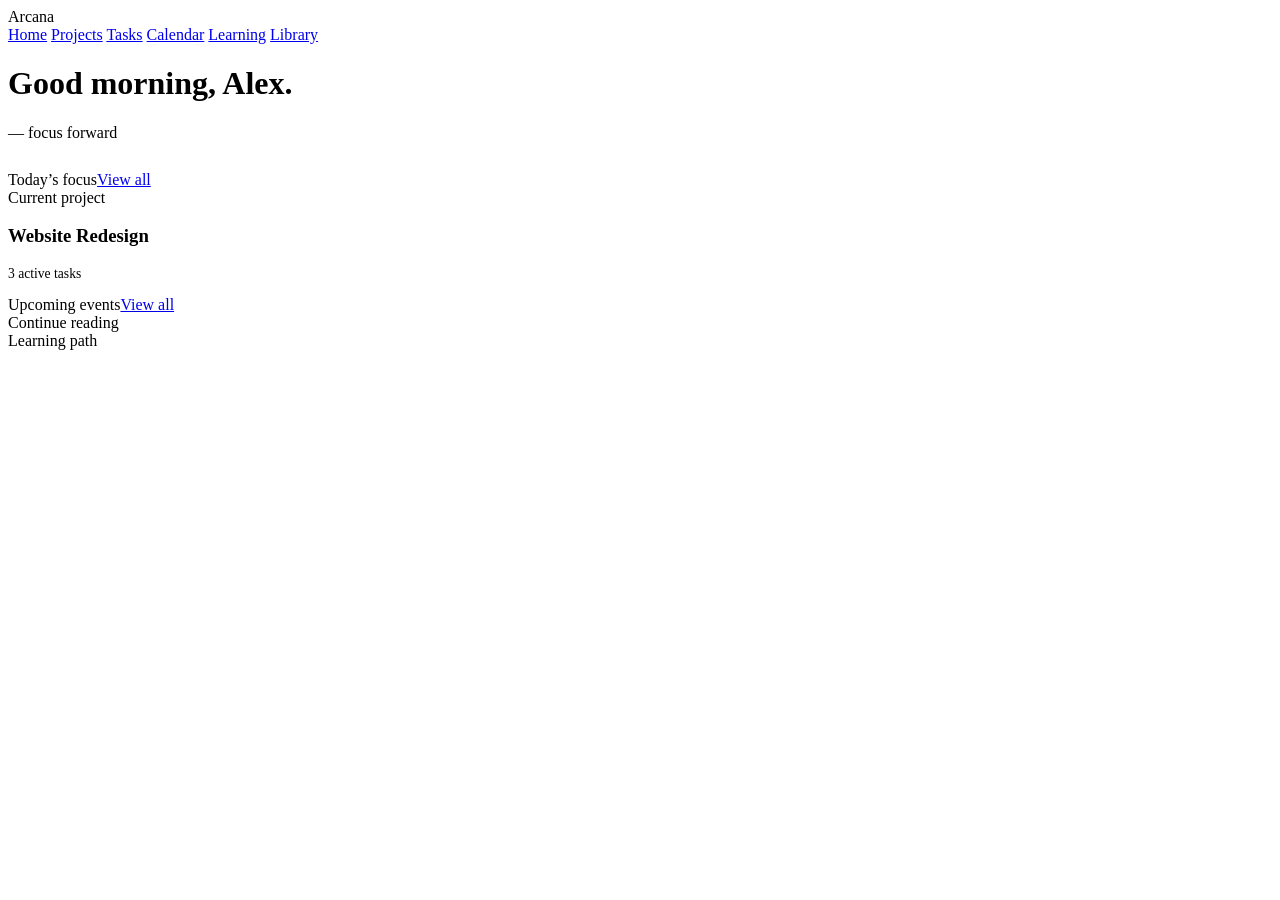
==== home.html @ fd26de9d "Add files via upload" ====
<!DOCTYPE html>
<html lang="en">
<head>
  <meta charset="UTF-8">
  <meta name="viewport" content="width=device-width, initial-scale=1.0">
  <title>Arcana – Home</title>
  <link href="https://fonts.googleapis.com/css2?family=Inter:opsz,wght@14..32,400;500;600;700&display=swap" rel="stylesheet">
  <link rel="stylesheet" href="css/style.css">
</head>
<body>
<div id="app">
  <nav class="top-nav">
    <div class="logo">Arcana</div>
    <div class="nav-links">
      <a href="home.html" class="nav-link active">Home</a>
      <a href="projects.html" class="nav-link">Projects</a>
      <a href="tasks.html" class="nav-link">Tasks</a>
      <a href="calendar.html" class="nav-link">Calendar</a>
      <a href="learning.html" class="nav-link">Learning</a>
      <a href="library.html" class="nav-link">Library</a>
    </div>
  </nav>
  <main class="main-content">
    <h1 style="font-weight:600;">Good morning, Alex.</h1>
    <p style="color:var(--color-text-secondary); margin-bottom:1.8rem;"><span id="current-date"></span> — focus forward</p>
    <div class="dashboard-grid">
      <div class="widget"><div class="widget-header"><span class="widget-title">Today’s focus</span><a href="tasks.html" class="view-all">View all</a></div><div id="today-tasks"></div></div>
      <div class="widget"><div class="widget-header"><span class="widget-title">Current project</span></div><h3>Website Redesign</h3><p style="font-size:0.85rem; color:var(--color-text-secondary);" id="project-task-count">3 active tasks</p><div class="progress-bar"><div class="progress-fill" style="width:35%"></div></div></div>
      <div class="widget"><div class="widget-header"><span class="widget-title">Upcoming events</span><a href="calendar.html" class="view-all">View all</a></div><div id="upcoming-events"></div></div>
      <div class="widget"><div class="widget-header"><span class="widget-title">Continue reading</span></div><div id="continue-reading"></div></div>
      <div class="widget"><div class="widget-header"><span class="widget-title">Learning path</span></div><div id="learning-progress-widget"></div></div>
    </div>
  </main>
</div>
<script src="js/data.js"></script>
<script>
  // ========== REPLACE THIS WITH YOUR ACTUAL API URL ==========
  const API_URL = 'https://script.google.com/macros/s/AKfycbyBIhy8vZYt8PtmIvToJfcZGbeL0vTEdwi3SkLD2p-H5UmVgmRAoFUjE9QUogI44Setaw/exec';  // e.g. 'https://script.google.com/macros/s/.../exec'
  // ============================================================

  let tasks = [];

  async function fetchTasks() {
    const res = await fetch(`${API_URL}?type=tasks`);
    tasks = await res.json();
    renderHomeWidgets();
  }

  async function updateTask(id, updates) {
    await fetch(API_URL, {
      method: 'POST',
      body: JSON.stringify({ action: 'updateTask', type: 'tasks', data: { id, ...updates } })
    });
    await fetchTasks();
  }

  async function deleteTask(id) {
    await fetch(API_URL, {
      method: 'POST',
      body: JSON.stringify({ action: 'deleteTask', type: 'tasks', data: { id } })
    });
    await fetchTasks();
  }

  function renderHomeWidgets() {
    const todayTasks = tasks.slice(0,3);
    document.getElementById('today-tasks').innerHTML = todayTasks.map(t => `
      <div class="task-item" data-task-id="${t.id}">
        <input type="checkbox" class="task-checkbox" ${t.completed ? 'checked' : ''}>
        <span class="task-text ${t.completed ? 'done' : ''}">${t.title}</span>
        <span class="priority-${t.priority.toLowerCase()}">${t.priority}</span>
        <button class="delete-task-btn" style="background:none; border:none; cursor:pointer; color:var(--color-danger); margin-left:auto;">🗑️</button>
      </div>
    `).join('');
    // Checkbox toggle
    document.querySelectorAll('#today-tasks .task-checkbox').forEach(cb => {
      cb.addEventListener('change', async (e) => {
        const taskDiv = e.target.closest('.task-item');
        const taskId = taskDiv.dataset.taskId;
        const completed = e.target.checked;
        await updateTask(taskId, { completed });
      });
    });
    // Delete button
    document.querySelectorAll('#today-tasks .delete-task-btn').forEach(btn => {
      btn.addEventListener('click', async (e) => {
        const taskDiv = e.target.closest('.task-item');
        const taskId = taskDiv.dataset.taskId;
        await deleteTask(taskId);
      });
    });
    // Upcoming events (hardcoded for now, but could fetch from API)
    document.getElementById('upcoming-events').innerHTML = '<div class="task-item">Team standup — 2026-06-06</div><div class="task-item">Dentist appointment — 2026-06-08</div>';
    // Reading (static)
    document.getElementById('continue-reading').innerHTML = '<div><strong>Eloquent JavaScript</strong><br><span style="font-size:0.8rem;">Marijn Haverbeke</span></div>';
    document.getElementById('learning-progress-widget').innerHTML = `<p><strong>Coding</strong> · 2 chapters completed</p><div class="progress-bar"><div class="progress-fill" style="width:40%"></div></div>`;
    document.getElementById('current-date').innerText = new Date().toLocaleDateString('en-US', { weekday:'long', month:'long', day:'numeric' });
  }

  fetchTasks();
</script>
</body>
</html>
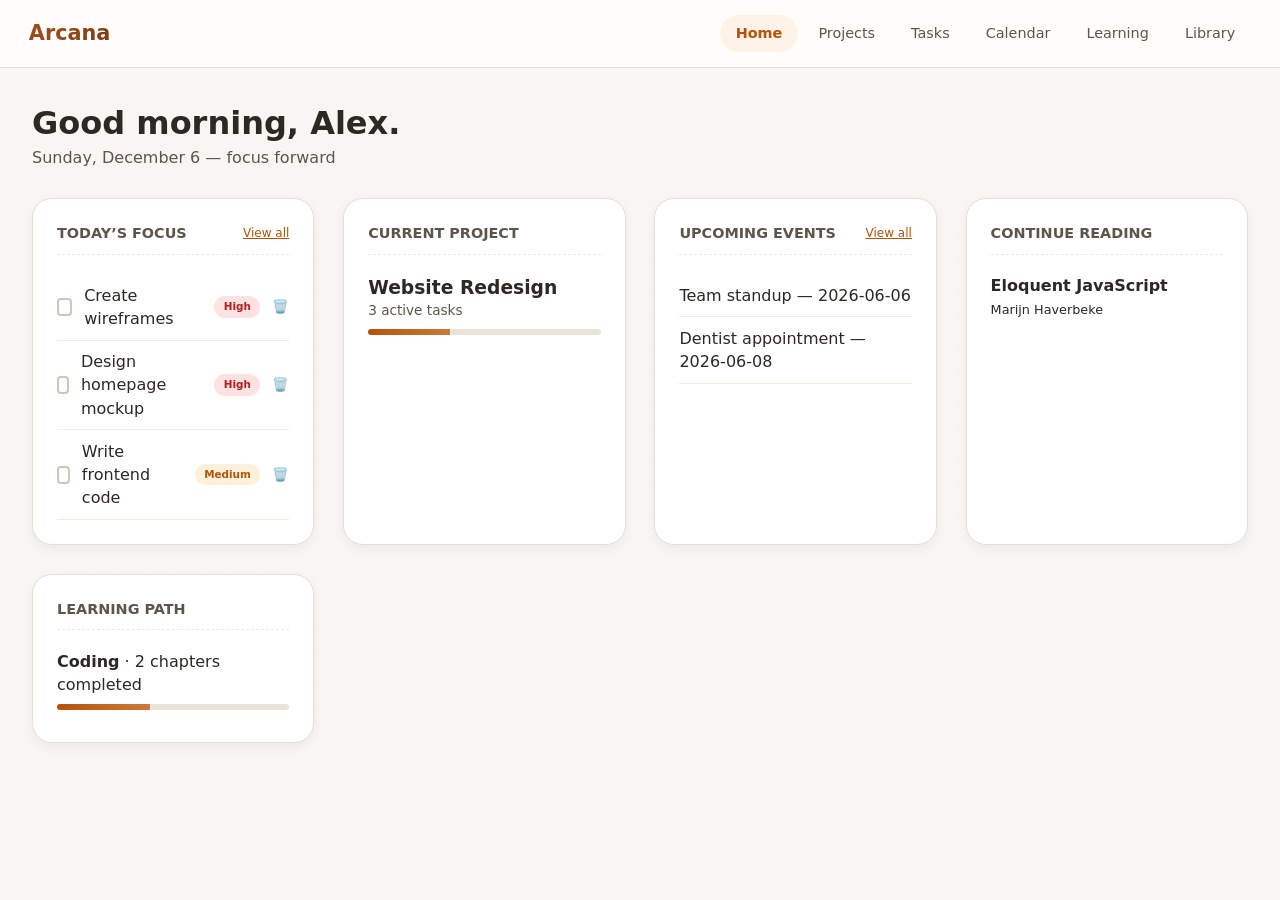
==== commit df6f4f5e: "Add files via upload" ====
--- a/home.html
+++ b/home.html
@@ -32,35 +32,18 @@
     </div>
   </main>
 </div>
-<script src="js/data.js"></script>
 <script>
-  // ========== REPLACE THIS WITH YOUR ACTUAL API URL ==========
-  const API_URL = 'https://script.google.com/macros/s/AKfycbyBIhy8vZYt8PtmIvToJfcZGbeL0vTEdwi3SkLD2p-H5UmVgmRAoFUjE9QUogI44Setaw/exec';  // e.g. 'https://script.google.com/macros/s/.../exec'
-  // ============================================================
+  // Load tasks from localStorage or default
+  let tasks = JSON.parse(localStorage.getItem('arcana_tasks')) || [
+    { id:'t1', projectId:'p1', title:'Create wireframes', dueDate:'2026-06-10', priority:'High', status:'In Progress', completed: false },
+    { id:'t2', projectId:'p1', title:'Design homepage mockup', dueDate:'2026-06-15', priority:'High', status:'Not Started', completed: false },
+    { id:'t3', projectId:'p1', title:'Write frontend code', dueDate:'2026-06-20', priority:'Medium', status:'Not Started', completed: false },
+    { id:'t4', projectId:'p2', title:'Read Rust book chapters 1-5', dueDate:'2026-06-12', priority:'Medium', status:'In Progress', completed: false },
+    { id:'t5', projectId:'p2', title:'Complete Rustlings exercises', dueDate:'2026-06-25', priority:'Low', status:'Not Started', completed: false },
+    { id:'t6', projectId:'p3', title:'Morning yoga - 30 days', dueDate:'2026-06-30', priority:'Medium', status:'Not Started', completed: false }
+  ];
 
-  let tasks = [];
-
-  async function fetchTasks() {
-    const res = await fetch(`${API_URL}?type=tasks`);
-    tasks = await res.json();
-    renderHomeWidgets();
-  }
-
-  async function updateTask(id, updates) {
-    await fetch(API_URL, {
-      method: 'POST',
-      body: JSON.stringify({ action: 'updateTask', type: 'tasks', data: { id, ...updates } })
-    });
-    await fetchTasks();
-  }
-
-  async function deleteTask(id) {
-    await fetch(API_URL, {
-      method: 'POST',
-      body: JSON.stringify({ action: 'deleteTask', type: 'tasks', data: { id } })
-    });
-    await fetchTasks();
-  }
+  function saveTasks() { localStorage.setItem('arcana_tasks', JSON.stringify(tasks)); }
 
   function renderHomeWidgets() {
     const todayTasks = tasks.slice(0,3);
@@ -72,32 +55,37 @@
         <button class="delete-task-btn" style="background:none; border:none; cursor:pointer; color:var(--color-danger); margin-left:auto;">🗑️</button>
       </div>
     `).join('');
-    // Checkbox toggle
+
     document.querySelectorAll('#today-tasks .task-checkbox').forEach(cb => {
-      cb.addEventListener('change', async (e) => {
+      cb.addEventListener('change', (e) => {
         const taskDiv = e.target.closest('.task-item');
         const taskId = taskDiv.dataset.taskId;
-        const completed = e.target.checked;
-        await updateTask(taskId, { completed });
+        const task = tasks.find(t => t.id === taskId);
+        if (task) {
+          task.completed = e.target.checked;
+          saveTasks();
+          const textSpan = taskDiv.querySelector('.task-text');
+          if (e.target.checked) textSpan.classList.add('done');
+          else textSpan.classList.remove('done');
+        }
       });
     });
-    // Delete button
     document.querySelectorAll('#today-tasks .delete-task-btn').forEach(btn => {
-      btn.addEventListener('click', async (e) => {
+      btn.addEventListener('click', (e) => {
         const taskDiv = e.target.closest('.task-item');
         const taskId = taskDiv.dataset.taskId;
-        await deleteTask(taskId);
+        const index = tasks.findIndex(t => t.id === taskId);
+        if (index !== -1) tasks.splice(index, 1);
+        saveTasks();
+        renderHomeWidgets();
       });
     });
-    // Upcoming events (hardcoded for now, but could fetch from API)
     document.getElementById('upcoming-events').innerHTML = '<div class="task-item">Team standup — 2026-06-06</div><div class="task-item">Dentist appointment — 2026-06-08</div>';
-    // Reading (static)
     document.getElementById('continue-reading').innerHTML = '<div><strong>Eloquent JavaScript</strong><br><span style="font-size:0.8rem;">Marijn Haverbeke</span></div>';
     document.getElementById('learning-progress-widget').innerHTML = `<p><strong>Coding</strong> · 2 chapters completed</p><div class="progress-bar"><div class="progress-fill" style="width:40%"></div></div>`;
     document.getElementById('current-date').innerText = new Date().toLocaleDateString('en-US', { weekday:'long', month:'long', day:'numeric' });
   }
-
-  fetchTasks();
+  renderHomeWidgets();
 </script>
 </body>
 </html>
--- a/css/style.css
+++ b/css/style.css
@@ -0,0 +1,395 @@
+/* ============================================================
+   Arcana – Soulful, human‑crafted dashboard
+   Inspired by Udemy & edX
+   ============================================================ */
+:root {
+  --color-bg: #f8f6f2;
+  --color-surface: #ffffff;
+  --color-surface-hover: #fefaf5;
+  --color-border: #e5dfd7;
+  --color-border-light: #eee9e2;
+  --color-text: #2c2824;
+  --color-text-secondary: #5c554b;
+  --color-text-muted: #958e84;
+  --color-primary: #b45309;
+  --color-primary-soft: #e7bc8e;
+  --color-primary-glow: rgba(180, 83, 9, 0.12);
+  --color-accent: #9b2c2c;
+  --color-accent-glow: rgba(155, 44, 44, 0.2);
+  --color-success: #2b6e4f;
+  --radius-sm: 8px;
+  --radius-md: 14px;
+  --radius-lg: 20px;
+  --shadow-sm: 0 4px 12px rgba(0,0,0,0.05);
+  --shadow-md: 0 12px 24px -12px rgba(0,0,0,0.12);
+  --font-sans: 'Inter', system-ui, -apple-system, sans-serif;
+}
+
+* {
+  margin: 0;
+  padding: 0;
+  box-sizing: border-box;
+}
+
+body {
+  font-family: var(--font-sans);
+  background: var(--color-bg);
+  color: var(--color-text);
+  height: 100vh;
+  display: flex;
+  flex-direction: column;
+  overflow: hidden;
+  line-height: 1.45;
+}
+
+/* subtle paper texture */
+body::before {
+  content: "";
+  position: fixed;
+  inset: 0;
+  background-image: radial-gradient(circle at 25% 40%, rgba(0,0,0,0.01) 2%, transparent 2.5%);
+  background-size: 28px 28px;
+  pointer-events: none;
+  z-index: 0;
+}
+
+#app {
+  position: relative;
+  z-index: 2;
+  display: flex;
+  flex-direction: column;
+  height: 100vh;
+}
+
+/* scrollbar */
+::-webkit-scrollbar {
+  width: 7px;
+  height: 7px;
+}
+::-webkit-scrollbar-track {
+  background: #f0ede8;
+  border-radius: 10px;
+}
+::-webkit-scrollbar-thumb {
+  background: #cbbfae;
+  border-radius: 10px;
+}
+::-webkit-scrollbar-thumb:hover {
+  background: var(--color-primary);
+}
+
+/* top navigation */
+.top-nav {
+  background: rgba(255, 253, 249, 0.96);
+  backdrop-filter: blur(12px);
+  border-bottom: 1px solid var(--color-border);
+  padding: 0 1.8rem;
+  height: 68px;
+  display: flex;
+  align-items: center;
+  justify-content: space-between;
+  position: sticky;
+  top: 0;
+  z-index: 30;
+  flex-shrink: 0;
+}
+
+.logo {
+  font-weight: 700;
+  font-size: 1.3rem;
+  background: linear-gradient(135deg, #a4511f, #7e3a12);
+  -webkit-background-clip: text;
+  background-clip: text;
+  color: transparent;
+}
+
+.nav-links {
+  display: flex;
+  gap: 0.25rem;
+  align-items: center;
+}
+
+.nav-link {
+  background: transparent;
+  border: none;
+  padding: 0.5rem 1rem;
+  border-radius: 40px;
+  font-weight: 500;
+  color: var(--color-text-secondary);
+  cursor: pointer;
+  font-size: 0.9rem;
+  text-decoration: none;
+  transition: all 0.2s;
+}
+.nav-link:hover {
+  background: #f3efe9;
+  color: var(--color-primary);
+}
+.nav-link.active {
+  background: #fff2e6;
+  color: var(--color-primary);
+  font-weight: 600;
+}
+
+/* main content */
+.main-content {
+  flex: 1;
+  padding: 2rem 2rem;
+  max-width: 1320px;
+  margin: 0 auto;
+  width: 100%;
+  overflow-y: auto;
+  overflow-x: hidden;
+}
+
+/* cards, tables, filters, buttons – same as original (all emoji‑free) */
+.dashboard-grid {
+  display: grid;
+  grid-template-columns: repeat(auto-fit, minmax(280px, 1fr));
+  gap: 1.8rem;
+  margin-top: 1.2rem;
+}
+.widget {
+  background: var(--color-surface);
+  border: 1px solid var(--color-border);
+  border-radius: var(--radius-lg);
+  padding: 1.5rem;
+  box-shadow: var(--shadow-sm);
+  transition: all 0.2s;
+}
+.widget:hover {
+  transform: translateY(-2px);
+  border-color: var(--color-primary-soft);
+  box-shadow: var(--shadow-md);
+}
+.widget-header {
+  display: flex;
+  justify-content: space-between;
+  align-items: center;
+  margin-bottom: 1.2rem;
+  border-bottom: 1px dashed var(--color-border-light);
+  padding-bottom: 0.6rem;
+}
+.widget-title {
+  font-weight: 600;
+  font-size: 0.9rem;
+  color: var(--color-text-secondary);
+  text-transform: uppercase;
+}
+.view-all {
+  color: var(--color-primary);
+  font-size: 0.75rem;
+  cursor: pointer;
+}
+.task-item {
+  display: flex;
+  align-items: center;
+  gap: 0.75rem;
+  padding: 0.6rem 0;
+  border-bottom: 1px solid #f0ebe4;
+}
+.task-checkbox {
+  width: 18px;
+  height: 18px;
+  border-radius: 4px;
+  border: 2px solid #cfc5b8;
+  background: white;
+  appearance: none;
+  cursor: pointer;
+}
+.task-checkbox:checked {
+  background: var(--color-accent);
+  border-color: var(--color-accent);
+}
+.task-checkbox:checked::after {
+  content: "✓";
+  color: white;
+  font-size: 11px;
+  display: flex;
+  align-items: center;
+  justify-content: center;
+}
+.priority-high, .priority-medium, .priority-low {
+  font-size: 0.65rem;
+  padding: 0.2rem 0.6rem;
+  border-radius: 30px;
+  font-weight: 600;
+}
+.priority-high { background: #fee2e2; color: #b91c1c; }
+.priority-medium { background: #fff0db; color: #b45309; }
+.priority-low { background: #e6f3ec; color: #2b6e4f; }
+
+.progress-bar {
+  width: 100%;
+  height: 6px;
+  background: #eae3da;
+  border-radius: 6px;
+  overflow: hidden;
+  margin: 0.5rem 0;
+}
+.progress-fill {
+  height: 100%;
+  background: linear-gradient(90deg, var(--color-primary), #cc7b3a);
+  width: 0%;
+}
+
+/* tables, filters, buttons, modals, calendar – keep all original styles */
+table {
+  width: 100%;
+  border-collapse: collapse;
+  background: white;
+  border-radius: var(--radius-md);
+  overflow: hidden;
+  border: 1px solid var(--color-border);
+}
+th, td {
+  padding: 0.9rem 1rem;
+  border-bottom: 1px solid var(--color-border-light);
+  text-align: left;
+  font-size: 0.85rem;
+}
+th {
+  background: #faf8f4;
+  font-weight: 600;
+  text-transform: uppercase;
+}
+.filters {
+  display: flex;
+  gap: 0.8rem;
+  flex-wrap: wrap;
+  margin-bottom: 1.8rem;
+}
+.filters select, .filters input {
+  padding: 0.5rem 0.8rem;
+  border: 1px solid var(--color-border);
+  border-radius: 40px;
+  background: white;
+}
+.btn, .back-btn {
+  background: white;
+  border: 1px solid var(--color-border);
+  padding: 0.5rem 1.2rem;
+  border-radius: 40px;
+  font-weight: 500;
+  cursor: pointer;
+}
+.btn:hover, .back-btn:hover {
+  background: var(--color-primary);
+  border-color: var(--color-primary);
+  color: white;
+}
+
+/* learning grid, video layout, library grid – same as original */
+.grid-3 {
+  display: grid;
+  grid-template-columns: repeat(auto-fill, minmax(200px, 1fr));
+  gap: 1.2rem;
+}
+.skill-card, .subject-card, .chapter-card {
+  background: white;
+  border: 1px solid var(--color-border);
+  border-radius: var(--radius-md);
+  padding: 1.2rem;
+  cursor: pointer;
+  transition: all 0.2s;
+}
+.skill-card:hover, .subject-card:hover, .chapter-card:hover {
+  border-color: var(--color-primary-soft);
+  transform: translateY(-2px);
+}
+.video-layout {
+  display: flex;
+  gap: 1.8rem;
+  margin-top: 1rem;
+}
+.player-section { flex: 1; }
+.player-placeholder {
+  background: #1e1b18;
+  border-radius: var(--radius-md);
+  aspect-ratio: 16/9;
+  overflow: hidden;
+}
+.chapter-sidebar {
+  width: 260px;
+  background: white;
+  border-radius: var(--radius-md);
+  padding: 1.2rem;
+  border-left: 3px solid var(--color-primary);
+}
+.sidebar-chapter-item {
+  padding: 0.5rem 0.8rem;
+  cursor: pointer;
+  border-radius: 30px;
+}
+.sidebar-chapter-item.active, .sidebar-chapter-item:hover {
+  background: #fef3e8;
+  color: var(--color-primary);
+}
+.book-grid {
+  display: grid;
+  grid-template-columns: repeat(auto-fill, minmax(170px, 1fr));
+  gap: 1.5rem;
+}
+.book-card {
+  background: white;
+  border-radius: var(--radius-md);
+  border: 1px solid var(--color-border);
+  overflow: hidden;
+  cursor: pointer;
+}
+.book-card:hover {
+  transform: translateY(-3px);
+  border-color: var(--color-primary-soft);
+}
+.book-cover {
+  height: 160px;
+  background: #f6f2ec;
+  display: flex;
+  align-items: center;
+  justify-content: center;
+  font-weight: 600;
+  color: var(--color-primary);
+}
+.status-dot {
+  display: inline-block;
+  width: 8px;
+  height: 8px;
+  border-radius: 50%;
+  margin-right: 6px;
+}
+.status-reading { background: var(--color-accent); }
+.status-read { background: var(--color-success); }
+.status-want { background: #c2410c; }
+
+/* modal */
+.modal {
+  display: none;
+  position: fixed;
+  inset: 0;
+  background: rgba(0,0,0,0.4);
+  backdrop-filter: blur(4px);
+  align-items: center;
+  justify-content: center;
+  z-index: 40;
+}
+.modal.show { display: flex; }
+.modal-content {
+  background: white;
+  border-radius: 28px;
+  padding: 1.8rem;
+  max-width: 480px;
+  width: 90%;
+}
+.form-group { margin-bottom: 1rem; }
+.form-group label { font-size: 0.8rem; font-weight: 500; display: block; margin-bottom: 0.25rem; }
+.form-group input, .form-group select {
+  width: 100%;
+  padding: 0.6rem;
+  border: 1px solid var(--color-border);
+  border-radius: 12px;
+}
+@media (max-width: 768px) {
+  .main-content { padding: 1rem; }
+  .video-layout { flex-direction: column; }
+  .chapter-sidebar { width: 100%; }
+}
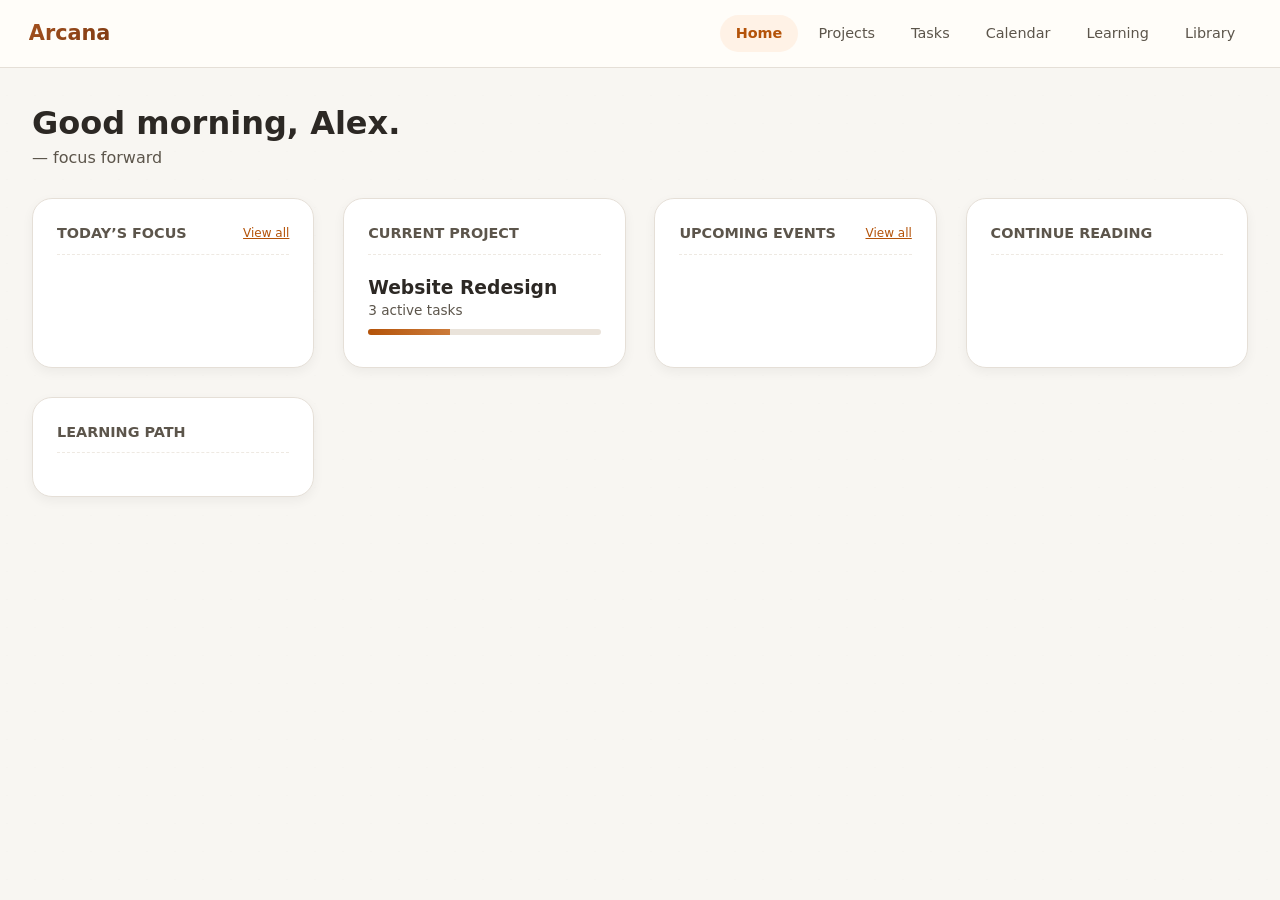
==== commit 7e3ba95f: "Add files via upload" ====
--- a/home.html
+++ b/home.html
@@ -6,6 +6,10 @@
   <title>Arcana – Home</title>
   <link href="https://fonts.googleapis.com/css2?family=Inter:opsz,wght@14..32,400;500;600;700&display=swap" rel="stylesheet">
   <link rel="stylesheet" href="css/style.css">
+  <style>
+    .delete-task-btn { background: none; border: none; cursor: pointer; color: var(--color-danger); margin-left: auto; font-size: 0.8rem; }
+    .delete-task-btn:hover { opacity: 0.7; }
+  </style>
 </head>
 <body>
 <div id="app">
@@ -32,18 +36,52 @@
     </div>
   </main>
 </div>
+
 <script>
-  // Load tasks from localStorage or default
-  let tasks = JSON.parse(localStorage.getItem('arcana_tasks')) || [
-    { id:'t1', projectId:'p1', title:'Create wireframes', dueDate:'2026-06-10', priority:'High', status:'In Progress', completed: false },
-    { id:'t2', projectId:'p1', title:'Design homepage mockup', dueDate:'2026-06-15', priority:'High', status:'Not Started', completed: false },
-    { id:'t3', projectId:'p1', title:'Write frontend code', dueDate:'2026-06-20', priority:'Medium', status:'Not Started', completed: false },
-    { id:'t4', projectId:'p2', title:'Read Rust book chapters 1-5', dueDate:'2026-06-12', priority:'Medium', status:'In Progress', completed: false },
-    { id:'t5', projectId:'p2', title:'Complete Rustlings exercises', dueDate:'2026-06-25', priority:'Low', status:'Not Started', completed: false },
-    { id:'t6', projectId:'p3', title:'Morning yoga - 30 days', dueDate:'2026-06-30', priority:'Medium', status:'Not Started', completed: false }
-  ];
+  // ========== AIRTABLE CONFIGURATION ==========
+  const AIRTABLE_API_KEY = 'pat3c3gEAV8OVrtQR';
+  const AIRTABLE_BASE_ID = 'apprEJdW35ZK7yast';
+  const TASKS_TABLE = 'Tasks';
+  // ============================================
 
-  function saveTasks() { localStorage.setItem('arcana_tasks', JSON.stringify(tasks)); }
+  let tasks = [];
+
+  async function fetchTasks() {
+    const url = `https://api.airtable.com/v0/${AIRTABLE_BASE_ID}/${TASKS_TABLE}`;
+    const response = await fetch(url, {
+      headers: { Authorization: `Bearer ${AIRTABLE_API_KEY}` }
+    });
+    const data = await response.json();
+    tasks = data.records.map(record => ({
+      id: record.id,
+      title: record.fields.Title,
+      projectId: record.fields.ProjectId,
+      dueDate: record.fields.DueDate,
+      priority: record.fields.Priority,
+      status: record.fields.Status,
+      completed: record.fields.Completed || false
+    }));
+    renderHomeWidgets();
+  }
+
+  async function updateTask(taskId, updates) {
+    const url = `https://api.airtable.com/v0/${AIRTABLE_BASE_ID}/${TASKS_TABLE}/${taskId}`;
+    await fetch(url, {
+      method: 'PATCH',
+      headers: {
+        Authorization: `Bearer ${AIRTABLE_API_KEY}`,
+        'Content-Type': 'application/json'
+      },
+      body: JSON.stringify({ fields: updates })
+    });
+    await fetchTasks();
+  }
+
+  async function deleteTask(taskId) {
+    const url = `https://api.airtable.com/v0/${AIRTABLE_BASE_ID}/${TASKS_TABLE}/${taskId}`;
+    await fetch(url, { method: 'DELETE', headers: { Authorization: `Bearer ${AIRTABLE_API_KEY}` } });
+    await fetchTasks();
+  }
 
   function renderHomeWidgets() {
     const todayTasks = tasks.slice(0,3);
@@ -52,40 +90,33 @@
         <input type="checkbox" class="task-checkbox" ${t.completed ? 'checked' : ''}>
         <span class="task-text ${t.completed ? 'done' : ''}">${t.title}</span>
         <span class="priority-${t.priority.toLowerCase()}">${t.priority}</span>
-        <button class="delete-task-btn" style="background:none; border:none; cursor:pointer; color:var(--color-danger); margin-left:auto;">🗑️</button>
+        <button class="delete-task-btn" title="Delete task">🗑️</button>
       </div>
     `).join('');
 
     document.querySelectorAll('#today-tasks .task-checkbox').forEach(cb => {
-      cb.addEventListener('change', (e) => {
+      cb.addEventListener('change', async (e) => {
         const taskDiv = e.target.closest('.task-item');
         const taskId = taskDiv.dataset.taskId;
-        const task = tasks.find(t => t.id === taskId);
-        if (task) {
-          task.completed = e.target.checked;
-          saveTasks();
-          const textSpan = taskDiv.querySelector('.task-text');
-          if (e.target.checked) textSpan.classList.add('done');
-          else textSpan.classList.remove('done');
-        }
+        const completed = e.target.checked;
+        await updateTask(taskId, { Completed: completed });
       });
     });
     document.querySelectorAll('#today-tasks .delete-task-btn').forEach(btn => {
-      btn.addEventListener('click', (e) => {
+      btn.addEventListener('click', async (e) => {
         const taskDiv = e.target.closest('.task-item');
         const taskId = taskDiv.dataset.taskId;
-        const index = tasks.findIndex(t => t.id === taskId);
-        if (index !== -1) tasks.splice(index, 1);
-        saveTasks();
-        renderHomeWidgets();
+        await deleteTask(taskId);
       });
     });
-    document.getElementById('upcoming-events').innerHTML = '<div class="task-item">Team standup — 2026-06-06</div><div class="task-item">Dentist appointment — 2026-06-08</div>';
-    document.getElementById('continue-reading').innerHTML = '<div><strong>Eloquent JavaScript</strong><br><span style="font-size:0.8rem;">Marijn Haverbeke</span></div>';
+
+    document.getElementById('upcoming-events').innerHTML = `<div class="task-item">Team standup — 2026-06-06</div><div class="task-item">Dentist appointment — 2026-06-08</div>`;
+    document.getElementById('continue-reading').innerHTML = `<div><strong>Eloquent JavaScript</strong><br><span style="font-size:0.8rem;">Marijn Haverbeke</span></div>`;
     document.getElementById('learning-progress-widget').innerHTML = `<p><strong>Coding</strong> · 2 chapters completed</p><div class="progress-bar"><div class="progress-fill" style="width:40%"></div></div>`;
     document.getElementById('current-date').innerText = new Date().toLocaleDateString('en-US', { weekday:'long', month:'long', day:'numeric' });
   }
-  renderHomeWidgets();
+
+  fetchTasks();
 </script>
 </body>
 </html>
